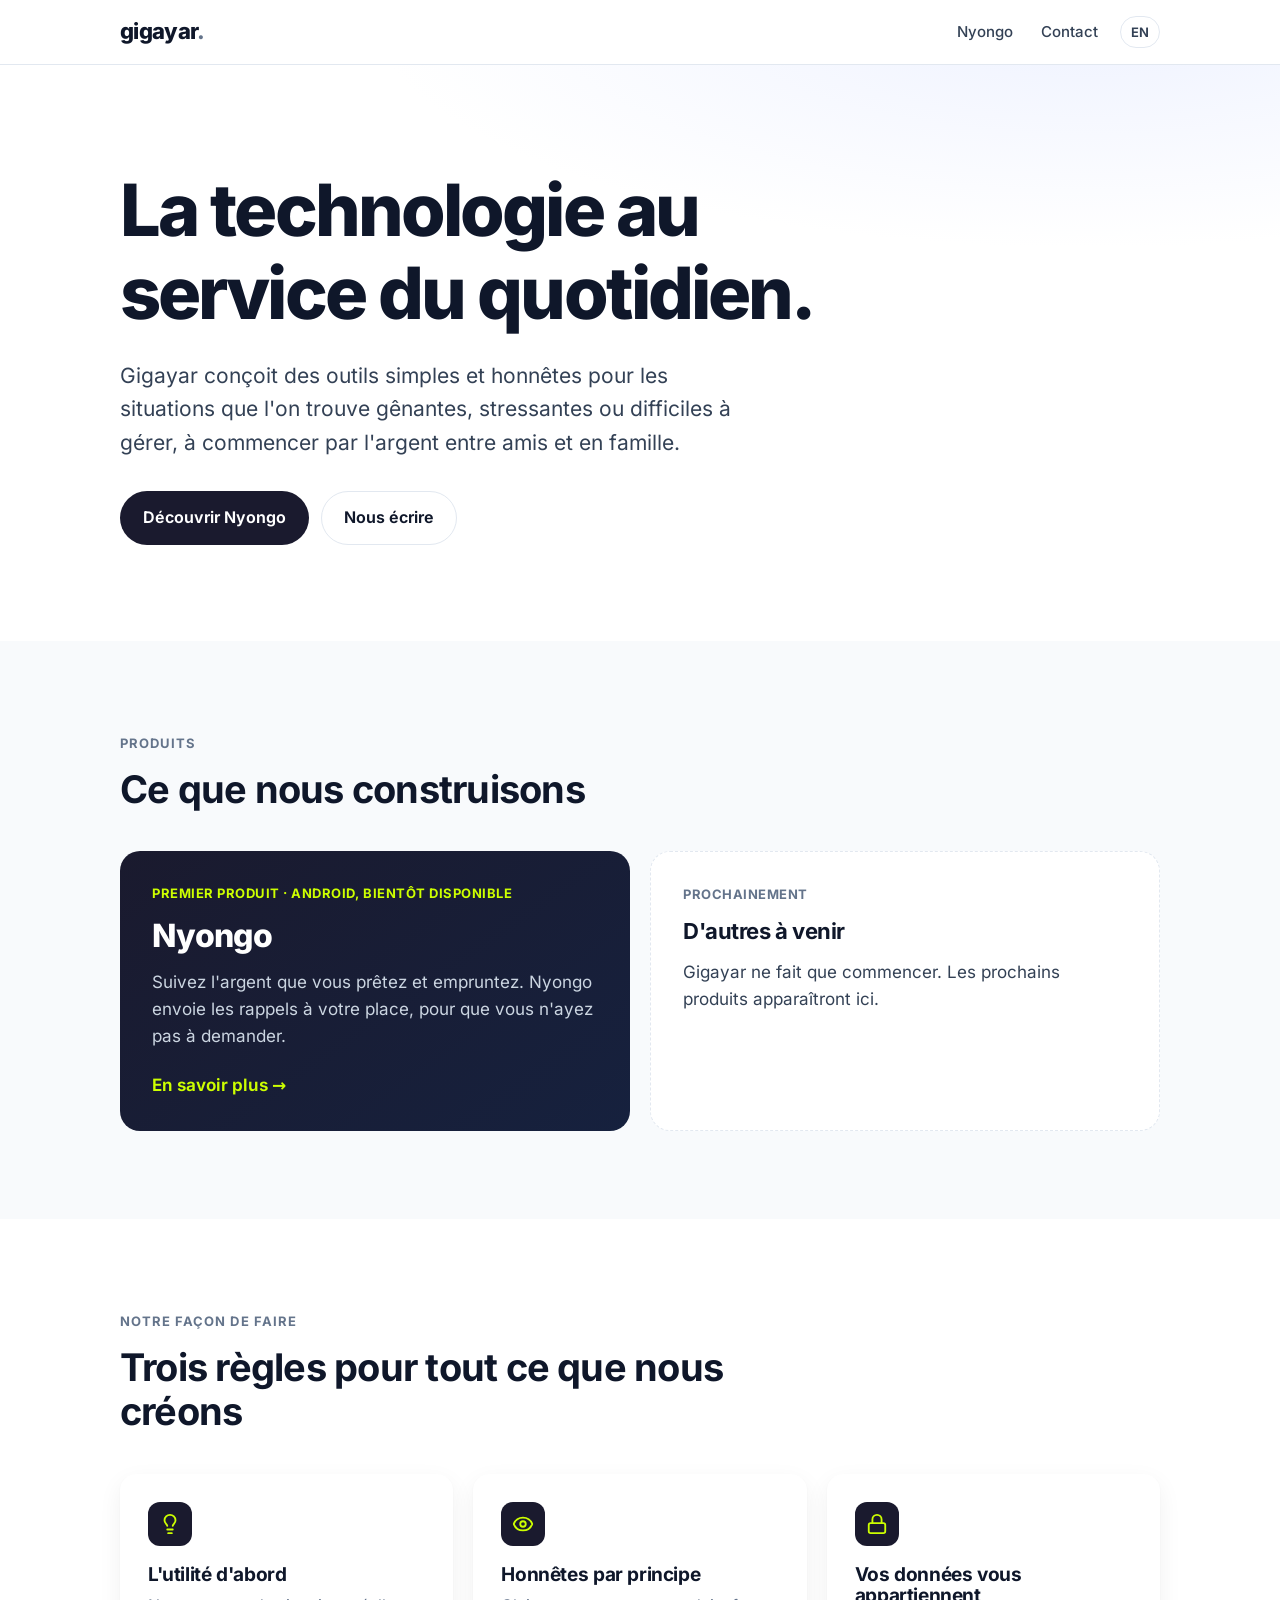
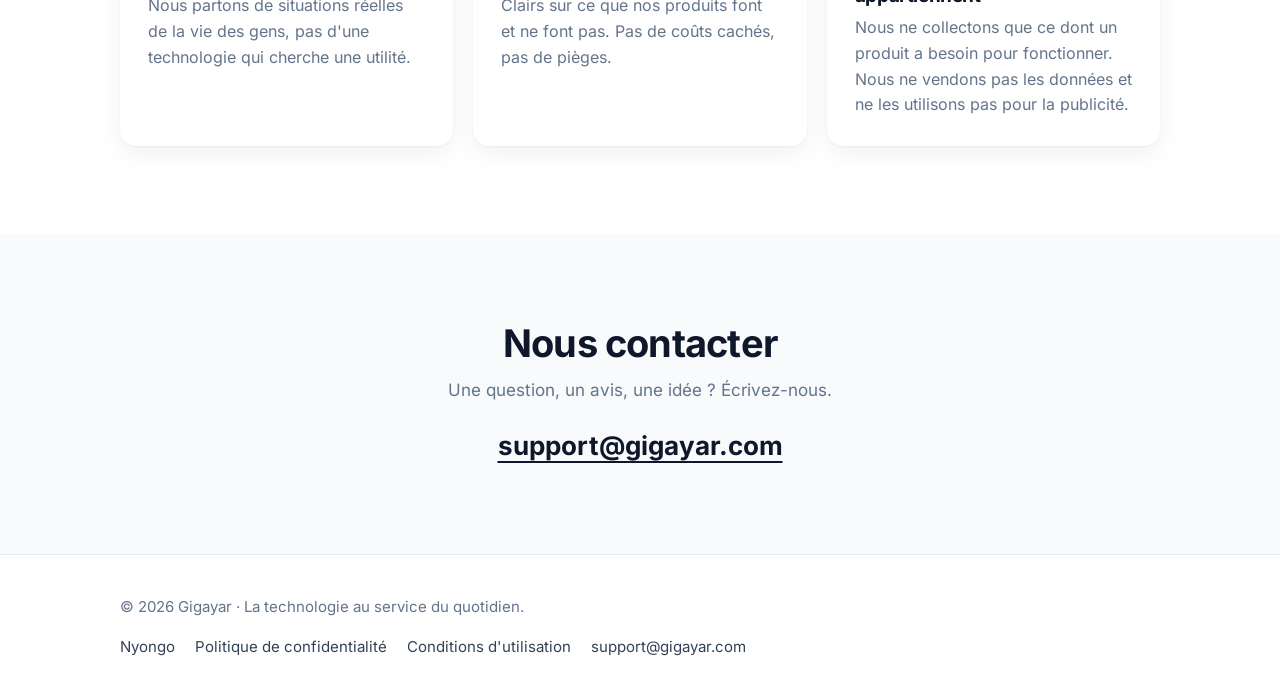
==== docs/fr/index.html @ fb0f81f5 "Gigayar website: home, Nyongo page, privacy, terms and account deletion (EN/FR) Co-Authored-By: Clau" ====
<!doctype html>
<html lang="fr">
<head>
<meta charset="utf-8">
<meta name="viewport" content="width=device-width, initial-scale=1">
<title>Gigayar · La technologie au service du quotidien</title>
<meta name="description" content="Gigayar conçoit des outils simples et honnêtes pour le quotidien. Notre premier produit est Nyongo, un suivi personnel de l&#x27;argent prêté et emprunté.">
<link rel="canonical" href="https://gigayar.com/fr//">
<link rel="alternate" hreflang="en" href="https://gigayar.com/"><link rel="alternate" hreflang="fr" href="https://gigayar.com/fr//"><link rel="alternate" hreflang="x-default" href="https://gigayar.com/">
<meta property="og:title" content="Gigayar · La technologie au service du quotidien">
<meta property="og:description" content="Gigayar conçoit des outils simples et honnêtes pour le quotidien. Notre premier produit est Nyongo, un suivi personnel de l&#x27;argent prêté et emprunté.">
<meta property="og:url" content="https://gigayar.com/fr//">
<meta property="og:type" content="website">
<meta property="og:site_name" content="Gigayar">
<meta name="theme-color" content="#1A1A2E">
<link rel="icon" href="../favicon.svg" type="image/svg+xml">
<link rel="preload" href="../assets/inter-latin.woff2" as="font" type="font/woff2" crossorigin>
<link rel="stylesheet" href="../assets/style.css">
</head>
<body>
<a class="skip" href="#main">Aller au contenu</a>
<header class="site-header">
  <div class="wrap">
    <a class="brand" href="../fr//">gigayar<span>.</span></a>
    <nav class="site-nav" aria-label="Main">
      <a href="../fr/nyongo/">Nyongo</a>
      <a href="../fr//#contact">Contact</a>
      <a class="lang" href="../" hreflang="en" lang="en"
         aria-label="English version">EN</a>
    </nav>
  </div>
</header>
<main id="main">

<section class="hero">
  <div class="wrap">
    <h1>La technologie au service du quotidien.</h1>
    <p class="lead">Gigayar conçoit des outils simples et honnêtes pour les situations que l'on trouve gênantes, stressantes ou difficiles à gérer, à commencer par l'argent entre amis et en famille.</p>
    <div class="actions">
      <a class="btn btn-primary" href="../fr/nyongo/">Découvrir Nyongo</a>
      <a class="btn btn-secondary" href="mailto:support@gigayar.com">Nous écrire</a>
    </div>
  </div>
</section>

<section class="section-soft" id="products">
  <div class="wrap">
    <span class="eyebrow">Produits</span>
    <h2 class="section-title">Ce que nous construisons</h2>
    <div class="grid-2">
      <a class="product product-nyongo" href="../fr/nyongo/">
        <span class="tag">Premier produit · Android, bientôt disponible</span>
        <h3>Nyongo</h3>
        <p>Suivez l'argent que vous prêtez et empruntez. Nyongo envoie les rappels à votre place, pour que vous n'ayez pas à demander.</p>
        <span class="more">En savoir plus →</span>
      </a>
      <div class="product product-soon">
        <span class="tag">Prochainement</span>
        <h3>D'autres à venir</h3>
        <p>Gigayar ne fait que commencer. Les prochains produits apparaîtront ici.</p>
      </div>
    </div>
  </div>
</section>

<section>
  <div class="wrap">
    <span class="eyebrow">Notre façon de faire</span>
    <h2 class="section-title">Trois règles pour tout ce que nous créons</h2>
    <div class="grid-3">
      <div class="card"><div class="icon"><svg width="22" height="22" viewBox="0 0 24 24" fill="none" stroke="currentColor" stroke-width="2" stroke-linecap="round" stroke-linejoin="round" aria-hidden="true"><path d="M15 14c.2-1 .7-1.7 1.5-2.5 1-.9 1.5-2.2 1.5-3.5A6 6 0 0 0 6 8c0 1 .2 2.2 1.5 3.5.7.7 1.3 1.5 1.5 2.5"/><path d="M9 18h6"/><path d="M10 22h4"/></svg></div><h3>L'utilité d'abord</h3><p>Nous partons de situations réelles de la vie des gens, pas d'une technologie qui cherche une utilité.</p></div>
      <div class="card"><div class="icon"><svg width="22" height="22" viewBox="0 0 24 24" fill="none" stroke="currentColor" stroke-width="2" stroke-linecap="round" stroke-linejoin="round" aria-hidden="true"><path d="M2.06 12.35a1 1 0 0 1 0-.7 10.75 10.75 0 0 1 19.88 0 1 1 0 0 1 0 .7 10.75 10.75 0 0 1-19.88 0"/><circle cx="12" cy="12" r="3"/></svg></div><h3>Honnêtes par principe</h3><p>Clairs sur ce que nos produits font et ne font pas. Pas de coûts cachés, pas de pièges.</p></div>
      <div class="card"><div class="icon"><svg width="22" height="22" viewBox="0 0 24 24" fill="none" stroke="currentColor" stroke-width="2" stroke-linecap="round" stroke-linejoin="round" aria-hidden="true"><rect width="18" height="11" x="3" y="11" rx="2" ry="2"/><path d="M7 11V7a5 5 0 0 1 10 0v4"/></svg></div><h3>Vos données vous appartiennent</h3><p>Nous ne collectons que ce dont un produit a besoin pour fonctionner. Nous ne vendons pas les données et ne les utilisons pas pour la publicité.</p></div>
    </div>
  </div>
</section>

<section class="section-soft contact" id="contact">
  <div class="wrap">
    <h2>Nous contacter</h2>
    <p>Une question, un avis, une idée&nbsp;? Écrivez-nous.</p>
    <a class="mail" href="mailto:support@gigayar.com">support@gigayar.com</a>
  </div>
</section>

</main>
<footer class="site-footer">
  <div class="wrap">
    <div>© 2026 Gigayar · La technologie au service du quotidien.</div>
    <nav aria-label="Footer">
      <a href="../fr/nyongo/">Nyongo</a>
      <a href="../fr/nyongo/privacy/">Politique de confidentialité</a>
      <a href="../fr/nyongo/terms/">Conditions d'utilisation</a>
      <a href="mailto:support@gigayar.com">support@gigayar.com</a>
    </nav>
  </div>
</footer>
</body>
</html>
---- docs/assets/style.css ----
/* Gigayar website. Plain CSS, no build step. Colors follow the Nyongo app (lib/theme.dart). */

@font-face {
  font-family: "Inter";
  font-style: normal;
  font-weight: 100 900;
  font-display: swap;
  src: url("inter-latin.woff2") format("woff2");
  unicode-range: U+0000-00FF, U+0131, U+0152-0153, U+02BB-02BC, U+02C6, U+02DA, U+02DC, U+0304, U+0308, U+0329,
    U+2000-206F, U+20AC, U+2122, U+2191, U+2193, U+2212, U+2215, U+FEFF, U+FFFD;
}
@font-face {
  font-family: "Inter";
  font-style: normal;
  font-weight: 100 900;
  font-display: swap;
  src: url("inter-latin-ext.woff2") format("woff2");
  unicode-range: U+0100-02BA, U+02BD-02C5, U+02C7-02CC, U+02CE-02D7, U+02DD-02FF, U+0304, U+0308, U+0329,
    U+1D00-1DBF, U+1E00-1E9F, U+1EF2-1EFF, U+2020, U+20A0-20AB, U+20AD-20C0, U+2113, U+2C60-2C7F, U+A720-A7FF;
}

:root {
  --navy: #1a1a2e;
  --navy-2: #16213e;
  --lime: #cdff00;
  --ink: #0f172a;
  --text: #334155;
  --muted: #64748b;
  --line: #e2e8f0;
  --bg: #ffffff;
  --bg-soft: #f8fafc;
  --radius: 16px;
  --shadow: 0 1px 2px rgba(15, 23, 42, 0.04), 0 8px 24px rgba(15, 23, 42, 0.06);
  color-scheme: light;
}

*,
*::before,
*::after {
  box-sizing: border-box;
}

html {
  -webkit-text-size-adjust: 100%;
}

body {
  margin: 0;
  background: var(--bg);
  color: var(--text);
  font-family: "Inter", system-ui, -apple-system, "Segoe UI", Roboto, sans-serif;
  font-size: 17px;
  line-height: 1.6;
  -webkit-font-smoothing: antialiased;
}

h1,
h2,
h3 {
  color: var(--ink);
  line-height: 1.15;
  letter-spacing: -0.02em;
  margin: 0;
}

a {
  color: inherit;
}

p {
  margin: 0;
}

.wrap {
  max-width: 1080px;
  margin: 0 auto;
  padding: 0 20px;
}

.skip {
  position: absolute;
  left: -9999px;
}
.skip:focus {
  left: 12px;
  top: 12px;
  background: var(--ink);
  color: #fff;
  padding: 8px 12px;
  border-radius: 8px;
  z-index: 10;
}

/* Header */
.site-header {
  position: sticky;
  top: 0;
  z-index: 5;
  background: rgba(255, 255, 255, 0.9);
  backdrop-filter: saturate(180%) blur(12px);
  -webkit-backdrop-filter: saturate(180%) blur(12px);
  border-bottom: 1px solid var(--line);
}
.site-header .wrap {
  display: flex;
  align-items: center;
  justify-content: space-between;
  height: 64px;
  gap: 16px;
}
.brand {
  font-weight: 800;
  font-size: 22px;
  letter-spacing: -0.03em;
  color: var(--ink);
  text-decoration: none;
}
.brand span {
  color: var(--muted);
}
.site-nav {
  display: flex;
  align-items: center;
  gap: 4px;
}
.site-nav a {
  text-decoration: none;
  font-size: 15px;
  font-weight: 500;
  color: var(--text);
  padding: 8px 12px;
  border-radius: 999px;
}
.site-nav a:hover {
  background: var(--bg-soft);
  color: var(--ink);
}
.site-nav a[aria-current="page"] {
  color: var(--ink);
  font-weight: 650;
}
.site-nav .lang {
  border: 1px solid var(--line);
  font-size: 13px;
  font-weight: 650;
  padding: 5px 10px;
  margin-left: 6px;
}

/* Buttons */
.actions {
  display: flex;
  flex-wrap: wrap;
  gap: 12px;
  margin-top: 32px;
}
.btn {
  display: inline-flex;
  align-items: center;
  gap: 8px;
  padding: 13px 22px;
  border-radius: 999px;
  font-weight: 650;
  font-size: 16px;
  text-decoration: none;
  border: 1px solid transparent;
  transition: transform 0.15s ease, background 0.15s ease;
}
.btn:hover {
  transform: translateY(-1px);
}
.btn-primary {
  background: var(--navy);
  color: #fff;
}
.btn-secondary {
  border-color: var(--line);
  color: var(--ink);
  background: #fff;
}
.btn-lime {
  background: var(--lime);
  color: var(--navy);
}
.btn-ghost-dark {
  border-color: rgba(255, 255, 255, 0.25);
  color: #fff;
}

/* Sections */
section {
  padding: 88px 0;
}
.section-soft {
  background: var(--bg-soft);
}
.eyebrow {
  display: inline-block;
  font-size: 13px;
  font-weight: 700;
  letter-spacing: 0.08em;
  text-transform: uppercase;
  color: var(--muted);
  margin-bottom: 14px;
}
.section-title {
  font-size: clamp(28px, 4vw, 38px);
  margin-bottom: 40px;
  max-width: 640px;
}

/* Home hero */
.hero {
  padding: 104px 0 96px;
  background: radial-gradient(1200px 400px at 85% -10%, #eef2ff 0%, transparent 60%), var(--bg);
}
.hero h1 {
  font-size: clamp(40px, 7vw, 72px);
  font-weight: 800;
  letter-spacing: -0.04em;
  max-width: 820px;
}
.hero .lead {
  font-size: clamp(18px, 2.2vw, 21px);
  color: var(--text);
  max-width: 640px;
  margin-top: 24px;
}

/* Product cards */
.grid-2 {
  display: grid;
  grid-template-columns: repeat(auto-fit, minmax(300px, 1fr));
  gap: 20px;
}
.grid-3 {
  display: grid;
  grid-template-columns: repeat(auto-fit, minmax(260px, 1fr));
  gap: 20px;
}
.product {
  border-radius: 20px;
  padding: 32px;
  display: flex;
  flex-direction: column;
  gap: 14px;
  min-height: 280px;
}
.product-nyongo {
  background: linear-gradient(145deg, var(--navy) 0%, var(--navy-2) 100%);
  color: #cbd5e1;
  text-decoration: none;
  transition: transform 0.2s ease;
}
.product-nyongo:hover {
  transform: translateY(-3px);
}
.product-nyongo h3 {
  color: #fff;
  font-size: 32px;
  font-weight: 800;
}
.product-nyongo .tag {
  color: var(--lime);
}
.product-nyongo .more {
  margin-top: auto;
  color: var(--lime);
  font-weight: 650;
}
.product-soon {
  border: 1.5px dashed var(--line);
  background: #fff;
}
.product-soon h3 {
  font-size: 22px;
}
.tag {
  font-size: 13px;
  font-weight: 700;
  letter-spacing: 0.04em;
  text-transform: uppercase;
  color: var(--muted);
}

/* Cards */
.card {
  background: #fff;
  border-radius: var(--radius);
  padding: 28px;
  box-shadow: var(--shadow);
}
.card h3 {
  font-size: 19px;
  margin-bottom: 8px;
}
.card p {
  color: var(--muted);
  font-size: 16px;
}
.card .icon {
  width: 44px;
  height: 44px;
  border-radius: 12px;
  display: grid;
  place-items: center;
  background: var(--navy);
  color: var(--lime);
  margin-bottom: 18px;
}
.card .icon svg {
  width: 22px;
  height: 22px;
}

/* Contact band */
.contact {
  text-align: center;
}
.contact h2 {
  font-size: clamp(28px, 4vw, 38px);
  margin-bottom: 12px;
}
.contact p {
  color: var(--muted);
}
.contact .mail {
  display: inline-block;
  margin-top: 20px;
  font-size: clamp(20px, 3vw, 26px);
  font-weight: 700;
  color: var(--ink);
  text-decoration-thickness: 2px;
  text-underline-offset: 6px;
  word-break: break-word;
}

/* Nyongo hero */
.n-hero {
  background: radial-gradient(900px 420px at 90% 0%, rgba(205, 255, 0, 0.12) 0%, transparent 60%),
    linear-gradient(160deg, var(--navy) 0%, var(--navy-2) 100%);
  color: #cbd5e1;
  padding: 96px 0 104px;
}
.n-hero .by {
  font-size: 14px;
  font-weight: 600;
  color: #94a3b8;
  letter-spacing: 0.04em;
}
.n-hero h1 {
  color: #fff;
  font-size: clamp(52px, 9vw, 88px);
  font-weight: 800;
  letter-spacing: -0.045em;
  margin-top: 8px;
}
.n-hero .slogan {
  color: var(--lime);
  font-style: italic;
  font-weight: 600;
  font-size: clamp(20px, 2.8vw, 26px);
  margin-top: 12px;
}
.n-hero .lead {
  font-size: clamp(17px, 2vw, 20px);
  max-width: 600px;
  margin-top: 24px;
}
.pill {
  display: inline-flex;
  align-items: center;
  gap: 8px;
  padding: 6px 14px;
  border-radius: 999px;
  border: 1px solid rgba(205, 255, 0, 0.35);
  color: var(--lime);
  font-size: 14px;
  font-weight: 600;
  margin-top: 36px;
}
.pill::before {
  content: "";
  width: 8px;
  height: 8px;
  border-radius: 50%;
  background: var(--lime);
}

/* Callout */
.callout {
  display: grid;
  grid-template-columns: auto 1fr;
  gap: 24px;
  align-items: start;
  border-radius: 20px;
  padding: 36px;
  background: #f7ffd6;
  border: 1px solid #e6f5a3;
}
.callout .icon {
  width: 52px;
  height: 52px;
  border-radius: 14px;
  background: var(--navy);
  color: var(--lime);
  display: grid;
  place-items: center;
}
.callout h2 {
  font-size: 24px;
  margin-bottom: 8px;
}
.callout p {
  color: #3f4a1a;
}

/* Steps */
.steps {
  counter-reset: step;
  list-style: none;
  padding: 0;
  margin: 0;
  display: grid;
  grid-template-columns: repeat(auto-fit, minmax(240px, 1fr));
  gap: 20px;
}
.steps li {
  counter-increment: step;
  padding: 28px;
  border-radius: var(--radius);
  border: 1px solid var(--line);
  background: #fff;
}
.steps li::before {
  content: counter(step);
  display: grid;
  place-items: center;
  width: 36px;
  height: 36px;
  border-radius: 50%;
  background: var(--lime);
  color: var(--navy);
  font-weight: 800;
  margin-bottom: 16px;
}
.steps h3 {
  font-size: 19px;
  margin-bottom: 6px;
}
.steps p {
  color: var(--muted);
  font-size: 16px;
}

/* Small link list (Nyongo page bottom) */
.link-row {
  display: flex;
  flex-wrap: wrap;
  gap: 10px;
}
.link-row a {
  text-decoration: none;
  padding: 10px 16px;
  border-radius: 999px;
  border: 1px solid var(--line);
  background: #fff;
  color: var(--ink);
  font-weight: 600;
  font-size: 15px;
}
.link-row a:hover {
  border-color: var(--ink);
}

/* Legal and help pages */
.doc {
  max-width: 720px;
  margin: 0 auto;
  padding: 64px 20px 96px;
}
.doc .crumb {
  font-size: 14px;
  color: var(--muted);
  margin-bottom: 20px;
}
.doc .crumb a {
  text-decoration: none;
  font-weight: 600;
  color: var(--ink);
}
.doc h1 {
  font-size: clamp(32px, 5vw, 44px);
  font-weight: 800;
  letter-spacing: -0.03em;
}
.doc .meta {
  color: var(--muted);
  font-size: 15px;
  margin-top: 10px;
  padding-bottom: 24px;
  border-bottom: 1px solid var(--line);
}
.doc h2 {
  font-size: 22px;
  margin: 40px 0 12px;
}
.doc p {
  margin: 0 0 14px;
}
.doc ul,
.doc ol {
  padding-left: 22px;
  margin: 0 0 14px;
}
.doc li {
  margin-bottom: 8px;
}
.doc li::marker {
  color: var(--muted);
}
.doc a {
  color: var(--ink);
  font-weight: 600;
  text-underline-offset: 3px;
}
.doc .note {
  background: var(--bg-soft);
  border: 1px solid var(--line);
  border-radius: 12px;
  padding: 16px 18px;
  font-size: 16px;
}

/* Footer */
.site-footer {
  border-top: 1px solid var(--line);
  padding: 40px 0;
  font-size: 15px;
  color: var(--muted);
}
.site-footer .wrap {
  display: flex;
  flex-wrap: wrap;
  justify-content: space-between;
  gap: 16px 32px;
}
.site-footer nav {
  display: flex;
  flex-wrap: wrap;
  gap: 8px 20px;
}
.site-footer a {
  text-decoration: none;
  color: var(--text);
}
.site-footer a:hover {
  color: var(--ink);
  text-decoration: underline;
}

:focus-visible {
  outline: 3px solid #6366f1;
  outline-offset: 2px;
  border-radius: 6px;
}

@media (max-width: 640px) {
  body {
    font-size: 16px;
  }
  section {
    padding: 64px 0;
  }
  .hero {
    padding: 64px 0;
  }
  .n-hero {
    padding: 64px 0 72px;
  }
  .site-nav a {
    padding: 8px;
  }
  .callout {
    grid-template-columns: 1fr;
    padding: 28px;
  }
  .product {
    padding: 26px;
    min-height: 0;
  }
}

@media (prefers-reduced-motion: reduce) {
  * {
    transition: none !important;
  }
}
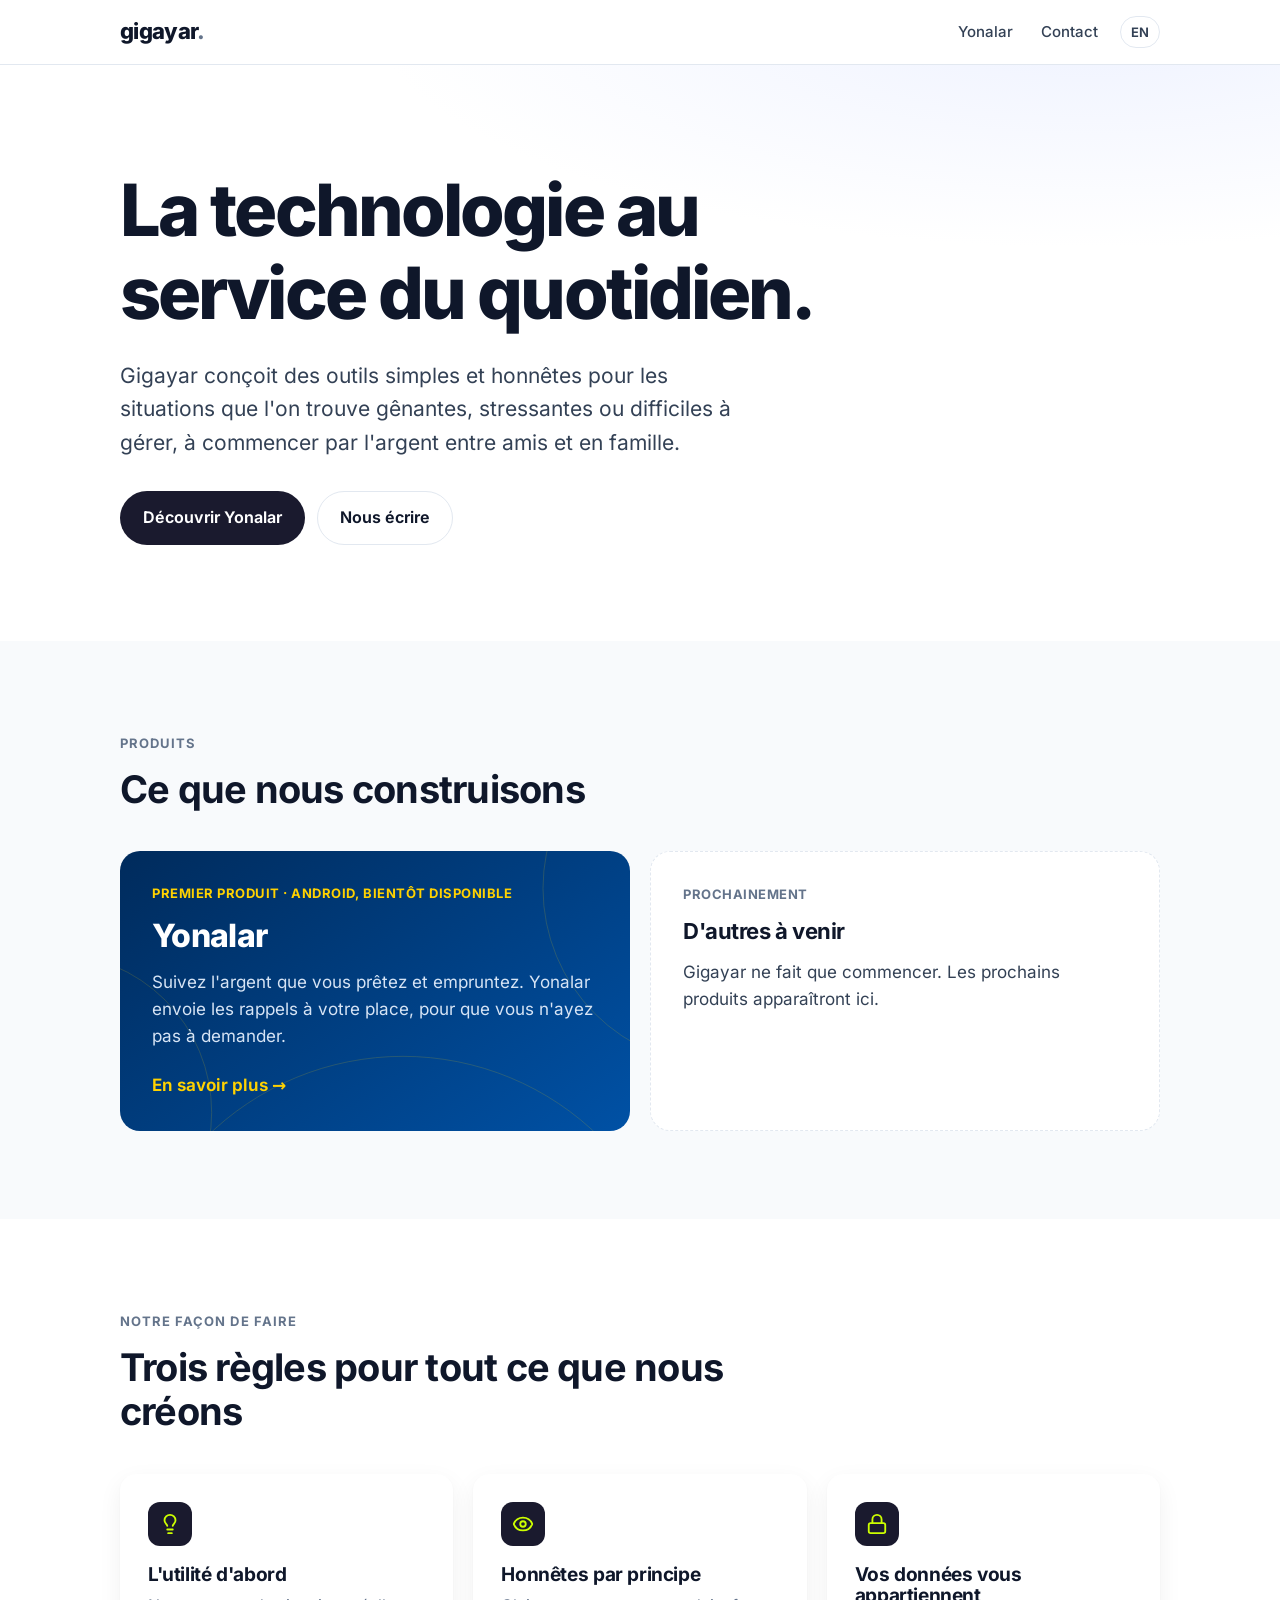
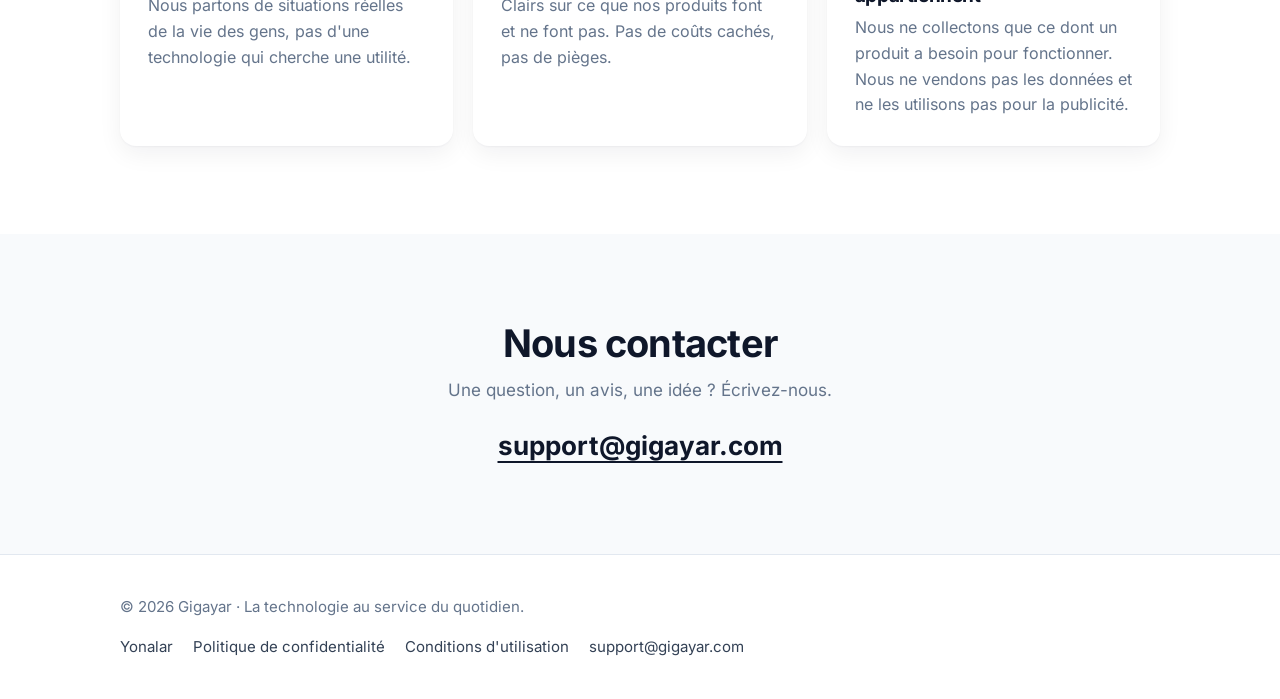
==== commit 7779c9c6: "Yonalar: the app's new name and colours on its pages; legal texts 2026-11-07 - Every visitor-facing " ====
--- a/docs/fr/index.html
+++ b/docs/fr/index.html
@@ -4,11 +4,11 @@
 <meta charset="utf-8">
 <meta name="viewport" content="width=device-width, initial-scale=1">
 <title>Gigayar · La technologie au service du quotidien</title>
-<meta name="description" content="Gigayar conçoit des outils simples et honnêtes pour le quotidien. Notre premier produit est Nyongo, un suivi personnel de l&#x27;argent prêté et emprunté.">
+<meta name="description" content="Gigayar conçoit des outils simples et honnêtes pour le quotidien. Notre premier produit est Yonalar, un suivi personnel de l&#x27;argent prêté et emprunté.">
 <link rel="canonical" href="https://gigayar.com/fr//">
 <link rel="alternate" hreflang="en" href="https://gigayar.com/"><link rel="alternate" hreflang="fr" href="https://gigayar.com/fr//"><link rel="alternate" hreflang="x-default" href="https://gigayar.com/">
 <meta property="og:title" content="Gigayar · La technologie au service du quotidien">
-<meta property="og:description" content="Gigayar conçoit des outils simples et honnêtes pour le quotidien. Notre premier produit est Nyongo, un suivi personnel de l&#x27;argent prêté et emprunté.">
+<meta property="og:description" content="Gigayar conçoit des outils simples et honnêtes pour le quotidien. Notre premier produit est Yonalar, un suivi personnel de l&#x27;argent prêté et emprunté.">
 <meta property="og:url" content="https://gigayar.com/fr//">
 <meta property="og:type" content="website">
 <meta property="og:site_name" content="Gigayar">
@@ -23,7 +23,7 @@
   <div class="wrap">
     <a class="brand" href="../fr//">gigayar<span>.</span></a>
     <nav class="site-nav" aria-label="Main">
-      <a href="../fr/nyongo/">Nyongo</a>
+      <a href="../fr/nyongo/">Yonalar</a>
       <a href="../fr//#contact">Contact</a>
       <a class="lang" href="../" hreflang="en" lang="en"
          aria-label="English version">EN</a>
@@ -37,7 +37,7 @@
     <h1>La technologie au service du quotidien.</h1>
     <p class="lead">Gigayar conçoit des outils simples et honnêtes pour les situations que l'on trouve gênantes, stressantes ou difficiles à gérer, à commencer par l'argent entre amis et en famille.</p>
     <div class="actions">
-      <a class="btn btn-primary" href="../fr/nyongo/">Découvrir Nyongo</a>
+      <a class="btn btn-primary" href="../fr/nyongo/">Découvrir Yonalar</a>
       <a class="btn btn-secondary" href="mailto:support@gigayar.com">Nous écrire</a>
     </div>
   </div>
@@ -50,8 +50,8 @@
     <div class="grid-2">
       <a class="product product-nyongo" href="../fr/nyongo/">
         <span class="tag">Premier produit · Android, bientôt disponible</span>
-        <h3>Nyongo</h3>
-        <p>Suivez l'argent que vous prêtez et empruntez. Nyongo envoie les rappels à votre place, pour que vous n'ayez pas à demander.</p>
+        <h3>Yonalar</h3>
+        <p>Suivez l'argent que vous prêtez et empruntez. Yonalar envoie les rappels à votre place, pour que vous n'ayez pas à demander.</p>
         <span class="more">En savoir plus →</span>
       </a>
       <div class="product product-soon">
@@ -88,7 +88,7 @@
   <div class="wrap">
     <div>© 2026 Gigayar · La technologie au service du quotidien.</div>
     <nav aria-label="Footer">
-      <a href="../fr/nyongo/">Nyongo</a>
+      <a href="../fr/nyongo/">Yonalar</a>
       <a href="../fr/nyongo/privacy/">Politique de confidentialité</a>
       <a href="../fr/nyongo/terms/">Conditions d'utilisation</a>
       <a href="mailto:support@gigayar.com">support@gigayar.com</a>
--- a/docs/assets/style.css
+++ b/docs/assets/style.css
@@ -1,4 +1,4 @@
-/* Gigayar website. Plain CSS, no build step. Colors follow the Nyongo app (lib/theme.dart). */
+/* Gigayar website. Plain CSS, no build step. Colors follow the Yonalar app (lib/constants.dart) on its pages; the rest is Gigayar's. */
 
 @font-face {
   font-family: "Inter";
@@ -596,3 +596,36 @@
     transition: none !important;
   }
 }
+
+/* Yonalar pages (and its card on the home page): the app's colours since its
+   rebrand: navy, blue and gold, with the gold arcs of its icon. The rest of the
+   Gigayar site keeps its own navy and lime. */
+body.yonalar,
+.product-nyongo {
+  --navy: #002b5c;
+  --navy-2: #0051a5;
+  --lime: #ffd200;
+}
+body.yonalar .n-hero {
+  background: url("data:image/svg+xml,%3Csvg xmlns='http://www.w3.org/2000/svg' viewBox='0 0 1200 600' preserveAspectRatio='xMidYMid slice'%3E%3Cg fill='none' stroke='%23FFD200' stroke-width='1.5' opacity='0.22'%3E%3Ccircle cx='-90' cy='560' r='340'/%3E%3Ccircle cx='1340' cy='80' r='380'/%3E%3Ccircle cx='660' cy='1040' r='600'/%3E%3C/g%3E%3C/svg%3E") center / cover no-repeat,
+    linear-gradient(165deg, #002b5c 0%, #003f86 50%, #0051a5 100%);
+  color: #d6e4f5;
+}
+.product-nyongo {
+  background: url("data:image/svg+xml,%3Csvg xmlns='http://www.w3.org/2000/svg' viewBox='0 0 1200 600' preserveAspectRatio='xMidYMid slice'%3E%3Cg fill='none' stroke='%23FFD200' stroke-width='1.5' opacity='0.22'%3E%3Ccircle cx='-90' cy='560' r='340'/%3E%3Ccircle cx='1340' cy='80' r='380'/%3E%3Ccircle cx='660' cy='1040' r='600'/%3E%3C/g%3E%3C/svg%3E") center / cover no-repeat,
+    linear-gradient(145deg, #002b5c 0%, #0051a5 100%);
+  color: #d6e4f5;
+}
+body.yonalar .n-hero .by {
+  color: #d6e4f5;
+}
+body.yonalar .pill {
+  border-color: rgba(255, 210, 0, 0.45);
+}
+body.yonalar .callout {
+  background: #fff9db;
+  border-color: #f5e3a0;
+}
+body.yonalar .callout p {
+  color: #4a3b00;
+}
